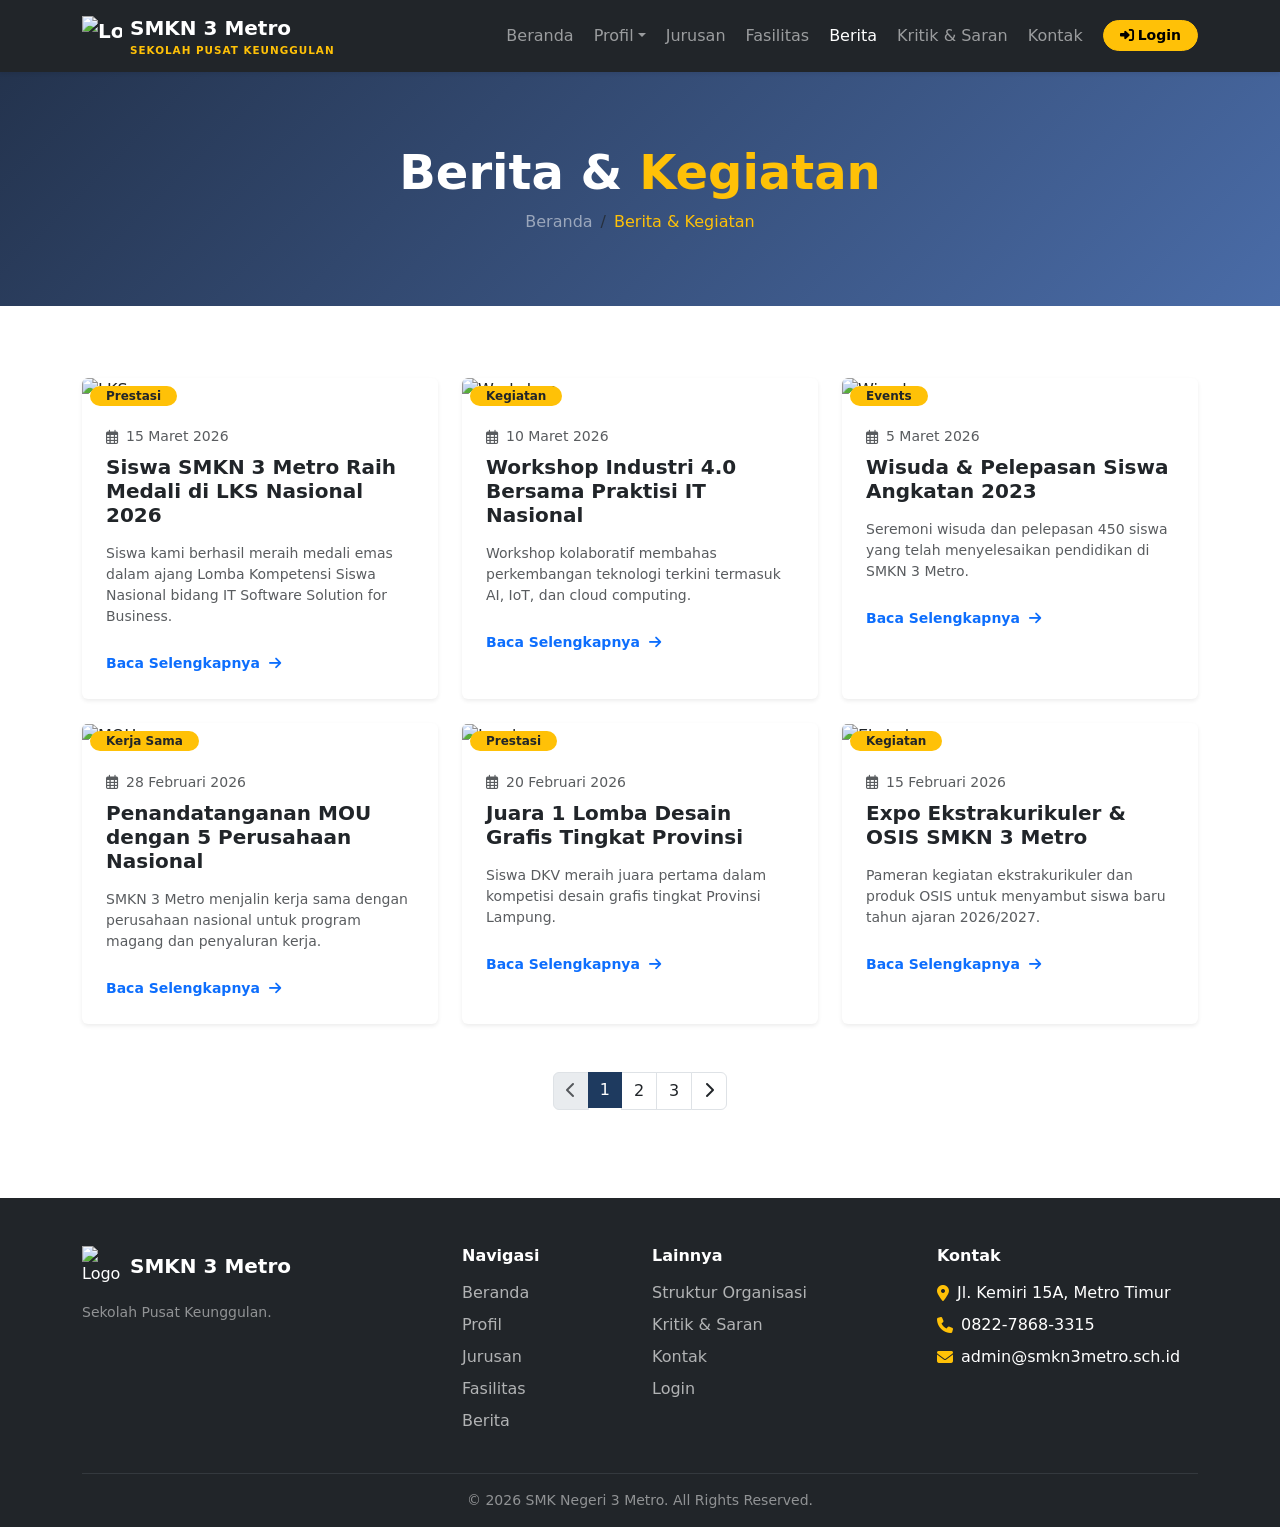
==== berita.html @ 45d21581 "first commit" ====
<!DOCTYPE html>
<html lang="id">
<head>
  <meta charset="UTF-8">
  <meta name="viewport" content="width=device-width, initial-scale=1.0">
  <meta name="description" content="Berita dan Kegiatan SMK Negeri 3 Metro.">
  <title>Berita &amp; Kegiatan - SMKN 3 Metro</title>
  <link rel="icon" href="https://www.smkn3metro.sch.id/storage/uploads/2025/05/6816545e702a7.webp" type="image/png">
  <link href="https://cdn.jsdelivr.net/npm/bootstrap@5.3.3/dist/css/bootstrap.min.css" rel="stylesheet">
  <link href="https://cdnjs.cloudflare.com/ajax/libs/font-awesome/6.5.1/css/all.min.css" rel="stylesheet">
  <link href="css/style.css" rel="stylesheet">
</head>
<body>
  <div id="preloader"><div class="loader"></div></div>

  <!-- NAVBAR -->
  <nav class="navbar navbar-expand-lg navbar-dark bg-dark fixed-top shadow-sm">
    <div class="container">
      <a class="navbar-brand d-flex align-items-center gap-2 fw-bold" href="index.html">
        <img src="https://www.smkn3metro.sch.id/storage/uploads/2025/05/6816545e702a7.webp" alt="Logo">
        <div><span class="d-block fw-bold">SMKN 3 Metro</span><small class="d-block text-warning" style="font-size:0.65rem;letter-spacing:1px;">SEKOLAH PUSAT KEUNGGULAN</small></div>
      </a>
      <button class="navbar-toggler" type="button" data-bs-toggle="collapse" data-bs-target="#navbarNav"><span class="navbar-toggler-icon"></span></button>
      <div class="collapse navbar-collapse justify-content-end" id="navbarNav">
        <ul class="navbar-nav align-items-lg-center gap-1">
          <li class="nav-item"><a class="nav-link" href="index.html">Beranda</a></li>
          <li class="nav-item dropdown"><a class="nav-link dropdown-toggle" href="#" data-bs-toggle="dropdown">Profil</a><ul class="dropdown-menu dropdown-menu-dark"><li><a class="dropdown-item" href="profil.html"><i class="fas fa-school me-2"></i>Profil Sekolah</a></li><li><a class="dropdown-item" href="struktur.html"><i class="fas fa-sitemap me-2"></i>Struktur Organisasi</a></li></ul></li>
          <li class="nav-item"><a class="nav-link" href="jurusan.html">Jurusan</a></li>
          <li class="nav-item"><a class="nav-link" href="fasilitas.html">Fasilitas</a></li>
          <li class="nav-item"><a class="nav-link active" href="berita.html">Berita</a></li>
          <li class="nav-item"><a class="nav-link" href="kritik-saran.html">Kritik &amp; Saran</a></li>
          <li class="nav-item"><a class="nav-link" href="kontak.html">Kontak</a></li>
          <li class="nav-item ms-lg-2"><a class="btn btn-warning btn-sm fw-bold rounded-pill px-3" href="login.html"><i class="fas fa-sign-in-alt me-1"></i>Login</a></li>
        </ul>
      </div>
    </div>
  </nav>

  <!-- PAGE HEADER -->
  <section class="text-white text-center py-5 page-header-bg" style="padding-top:120px!important;background:linear-gradient(135deg,rgba(15,31,58,0.92),rgba(42,82,152,0.85)),url('https://images.unsplash.com/photo-1562774053-701939374585?w=1920&q=80') center/cover no-repeat;">
    <div class="container py-4">
      <h1 class="fw-bold display-5">Berita &amp; <span class="text-warning">Kegiatan</span></h1>
      <nav><ol class="breadcrumb justify-content-center mb-0"><li class="breadcrumb-item"><a href="index.html" class="text-white-50 text-decoration-none">Beranda</a></li><li class="breadcrumb-item text-warning">Berita &amp; Kegiatan</li></ol></nav>
    </div>
  </section>

  <!-- NEWS LIST -->
  <section class="py-5">
    <div class="container py-4">
      <div class="row g-4">
        <!-- News 1 -->
        <div class="col-lg-4 col-md-6">
          <div class="card h-100 border-0 shadow-sm overflow-hidden">
            <div class="position-relative">
              <img src="https://images.unsplash.com/photo-1524178232363-1fb2b075b655?w=600&q=80" alt="LKS" class="card-img-top news-img">
              <span class="badge bg-warning text-dark position-absolute top-0 start-0 m-2 rounded-pill px-3">Prestasi</span>
            </div>
            <div class="card-body p-4">
              <small class="text-muted d-flex align-items-center mb-2"><i class="far fa-calendar-alt me-2"></i> 15 Maret 2026</small>
              <h6 class="fw-bold fs-5 mb-3">Siswa SMKN 3 Metro Raih Medali di LKS Nasional 2026</h6>
              <p class="text-muted small mb-4">Siswa kami berhasil meraih medali emas dalam ajang Lomba Kompetensi Siswa Nasional bidang IT Software Solution for Business.</p>
              <a href="#" class="text-primary fw-semibold small text-decoration-none">Baca Selengkapnya <i class="fas fa-arrow-right ms-1"></i></a>
            </div>
          </div>
        </div>

        <!-- News 2 -->
        <div class="col-lg-4 col-md-6">
          <div class="card h-100 border-0 shadow-sm overflow-hidden">
            <div class="position-relative">
              <img src="https://images.unsplash.com/photo-1577896851231-70ef18881754?w=600&q=80" alt="Workshop" class="card-img-top news-img">
              <span class="badge bg-warning text-dark position-absolute top-0 start-0 m-2 rounded-pill px-3">Kegiatan</span>
            </div>
            <div class="card-body p-4">
              <small class="text-muted d-flex align-items-center mb-2"><i class="far fa-calendar-alt me-2"></i> 10 Maret 2026</small>
              <h6 class="fw-bold fs-5 mb-3">Workshop Industri 4.0 Bersama Praktisi IT Nasional</h6>
              <p class="text-muted small mb-4">Workshop kolaboratif membahas perkembangan teknologi terkini termasuk AI, IoT, dan cloud computing.</p>
              <a href="#" class="text-primary fw-semibold small text-decoration-none">Baca Selengkapnya <i class="fas fa-arrow-right ms-1"></i></a>
            </div>
          </div>
        </div>

        <!-- News 3 -->
        <div class="col-lg-4 col-md-6">
          <div class="card h-100 border-0 shadow-sm overflow-hidden">
            <div class="position-relative">
              <img src="https://images.unsplash.com/photo-1523050854058-8df90110c8f1?w=600&q=80" alt="Wisuda" class="card-img-top news-img">
              <span class="badge bg-warning text-dark position-absolute top-0 start-0 m-2 rounded-pill px-3">Events</span>
            </div>
            <div class="card-body p-4">
              <small class="text-muted d-flex align-items-center mb-2"><i class="far fa-calendar-alt me-2"></i> 5 Maret 2026</small>
              <h6 class="fw-bold fs-5 mb-3">Wisuda &amp; Pelepasan Siswa Angkatan 2023</h6>
              <p class="text-muted small mb-4">Seremoni wisuda dan pelepasan 450 siswa yang telah menyelesaikan pendidikan di SMKN 3 Metro.</p>
              <a href="#" class="text-primary fw-semibold small text-decoration-none">Baca Selengkapnya <i class="fas fa-arrow-right ms-1"></i></a>
            </div>
          </div>
        </div>

        <!-- News 4 -->
        <div class="col-lg-4 col-md-6">
          <div class="card h-100 border-0 shadow-sm overflow-hidden">
            <div class="position-relative">
              <img src="https://images.unsplash.com/photo-1509062522246-3755977927d7?w=600&q=80" alt="MOU" class="card-img-top news-img">
              <span class="badge bg-warning text-dark position-absolute top-0 start-0 m-2 rounded-pill px-3">Kerja Sama</span>
            </div>
            <div class="card-body p-4">
              <small class="text-muted d-flex align-items-center mb-2"><i class="far fa-calendar-alt me-2"></i> 28 Februari 2026</small>
              <h6 class="fw-bold fs-5 mb-3">Penandatanganan MOU dengan 5 Perusahaan Nasional</h6>
              <p class="text-muted small mb-4">SMKN 3 Metro menjalin kerja sama dengan perusahaan nasional untuk program magang dan penyaluran kerja.</p>
              <a href="#" class="text-primary fw-semibold small text-decoration-none">Baca Selengkapnya <i class="fas fa-arrow-right ms-1"></i></a>
            </div>
          </div>
        </div>

        <!-- News 5 -->
        <div class="col-lg-4 col-md-6">
          <div class="card h-100 border-0 shadow-sm overflow-hidden">
            <div class="position-relative">
              <img src="https://images.unsplash.com/photo-1544717305-2782549b5136?w=600&q=80" alt="Lomba" class="card-img-top news-img">
              <span class="badge bg-warning text-dark position-absolute top-0 start-0 m-2 rounded-pill px-3">Prestasi</span>
            </div>
            <div class="card-body p-4">
              <small class="text-muted d-flex align-items-center mb-2"><i class="far fa-calendar-alt me-2"></i> 20 Februari 2026</small>
              <h6 class="fw-bold fs-5 mb-3">Juara 1 Lomba Desain Grafis Tingkat Provinsi</h6>
              <p class="text-muted small mb-4">Siswa DKV meraih juara pertama dalam kompetisi desain grafis tingkat Provinsi Lampung.</p>
              <a href="#" class="text-primary fw-semibold small text-decoration-none">Baca Selengkapnya <i class="fas fa-arrow-right ms-1"></i></a>
            </div>
          </div>
        </div>

        <!-- News 6 -->
        <div class="col-lg-4 col-md-6">
          <div class="card h-100 border-0 shadow-sm overflow-hidden">
            <div class="position-relative">
              <img src="https://images.unsplash.com/photo-1427504494785-3a9ca7044f45?w=600&q=80" alt="Ekskul" class="card-img-top news-img">
              <span class="badge bg-warning text-dark position-absolute top-0 start-0 m-2 rounded-pill px-3">Kegiatan</span>
            </div>
            <div class="card-body p-4">
              <small class="text-muted d-flex align-items-center mb-2"><i class="far fa-calendar-alt me-2"></i> 15 Februari 2026</small>
              <h6 class="fw-bold fs-5 mb-3">Expo Ekstrakurikuler &amp; OSIS SMKN 3 Metro</h6>
              <p class="text-muted small mb-4">Pameran kegiatan ekstrakurikuler dan produk OSIS untuk menyambut siswa baru tahun ajaran 2026/2027.</p>
              <a href="#" class="text-primary fw-semibold small text-decoration-none">Baca Selengkapnya <i class="fas fa-arrow-right ms-1"></i></a>
            </div>
          </div>
        </div>
      </div>

      <!-- Pagination -->
      <nav class="mt-5">
        <ul class="pagination justify-content-center">
          <li class="page-item disabled"><a class="page-link text-muted" href="#"><i class="fas fa-chevron-left"></i></a></li>
          <li class="page-item active"><a class="page-link text-white border-0" href="#" style="background-color: #1e3a5f;">1</a></li>
          <li class="page-item"><a class="page-link text-dark" href="#">2</a></li>
          <li class="page-item"><a class="page-link text-dark" href="#">3</a></li>
          <li class="page-item"><a class="page-link text-dark" href="#"><i class="fas fa-chevron-right"></i></a></li>
        </ul>
      </nav>
    </div>
  </section>

  <!-- FOOTER -->
  <footer class="bg-dark text-white pt-5 pb-3">
    <div class="container">
      <div class="row g-4">
        <div class="col-lg-4 col-md-6"><div class="d-flex align-items-center gap-2 mb-3"><img src="https://www.smkn3metro.sch.id/storage/uploads/2025/05/6816545e702a7.webp" alt="Logo" width="40" height="40"><span class="fw-bold fs-5">SMKN 3 Metro</span></div><p class="text-white-50 small">Sekolah Pusat Keunggulan.</p></div>
        <div class="col-lg-2 col-md-6"><h6 class="fw-bold mb-3">Navigasi</h6><ul class="footer-links"><li><a href="index.html">Beranda</a></li><li><a href="profil.html">Profil</a></li><li><a href="jurusan.html">Jurusan</a></li><li><a href="fasilitas.html">Fasilitas</a></li><li><a href="berita.html">Berita</a></li></ul></div>
        <div class="col-lg-3 col-md-6"><h6 class="fw-bold mb-3">Lainnya</h6><ul class="footer-links"><li><a href="struktur.html">Struktur Organisasi</a></li><li><a href="kritik-saran.html">Kritik &amp; Saran</a></li><li><a href="kontak.html">Kontak</a></li><li><a href="login.html">Login</a></li></ul></div>
        <div class="col-lg-3 col-md-6"><h6 class="fw-bold mb-3">Kontak</h6><ul class="footer-links"><li class="d-flex gap-2"><i class="fas fa-map-marker-alt text-warning mt-1"></i> Jl. Kemiri 15A, Metro Timur</li><li class="d-flex gap-2"><i class="fas fa-phone text-warning mt-1"></i> 0822-7868-3315</li><li class="d-flex gap-2"><i class="fas fa-envelope text-warning mt-1"></i> admin@smkn3metro.sch.id</li></ul></div>
      </div>
      <hr class="border-secondary mt-4"><p class="text-center text-white-50 small mb-0">&copy; 2026 SMK Negeri 3 Metro. All Rights Reserved.</p>
    </div>
  </footer>

  <button class="btn btn-warning rounded-circle position-fixed d-none shadow" id="backToTop" style="bottom:24px;right:24px;width:44px;height:44px;z-index:1000;"><i class="fas fa-arrow-up"></i></button>

  <script src="https://cdn.jsdelivr.net/npm/bootstrap@5.3.3/dist/js/bootstrap.bundle.min.js"></script>
  <script src="js/main.js"></script>
</body>
</html>
---- css/style.css ----
/* ===== MINIMAL CUSTOM CSS - SMKN 3 Metro Simplified ===== */

/* Preloader */
#preloader {
  position: fixed;
  top: 0;
  left: 0;
  width: 100%;
  height: 100%;
  background: #0f1f3a;
  display: flex;
  align-items: center;
  justify-content: center;
  z-index: 99999;
  transition: opacity 0.5s ease, visibility 0.5s ease;
}
#preloader.hidden {
  opacity: 0;
  visibility: hidden;
}
.loader {
  width: 48px;
  height: 48px;
  border: 4px solid rgba(255,255,255,0.15);
  border-top-color: #f59e0b;
  border-radius: 50%;
  animation: spin 0.8s linear infinite;
}
@keyframes spin {
  to { transform: rotate(360deg); }
}

/* Navbar brand logo size */
.navbar .navbar-brand img {
  height: 40px;
  width: 40px;
}

/* Hero background image */
.hero-bg {
  background: url('https://images.unsplash.com/photo-1562774053-701939374585?w=1920&q=80') center/cover no-repeat;
}

/* Page header background */
.page-header-bg {
  background: url('https://images.unsplash.com/photo-1562774053-701939374585?w=1920&q=80') center/cover no-repeat;
}

/* Footer link list unstyled */
.footer-links {
  list-style: none;
  padding-left: 0;
}
.footer-links li {
  margin-bottom: 8px;
}
.footer-links a {
  color: rgba(255,255,255,0.65);
  text-decoration: none;
}
.footer-links a:hover {
  color: #fbbf24;
}

/* Org chart avatar */
.org-avatar {
  width: 80px;
  height: 80px;
  object-fit: cover;
}

/* Gallery item images */
.gallery-img {
  width: 100%;
  height: 250px;
  object-fit: cover;
}

/* Facility image */
.facility-img {
  width: 100%;
  height: 280px;
  object-fit: cover;
}
.facility-img-lg {
  width: 100%;
  height: 350px;
  object-fit: cover;
}

/* News card image */
.news-img {
  width: 100%;
  height: 200px;
  object-fit: cover;
}

/* Headmaster photo */
.headmaster-img {
  width: 100%;
  height: 350px;
  object-fit: cover;
}

/* Login section min height */
.login-section {
  min-height: 100vh;
}
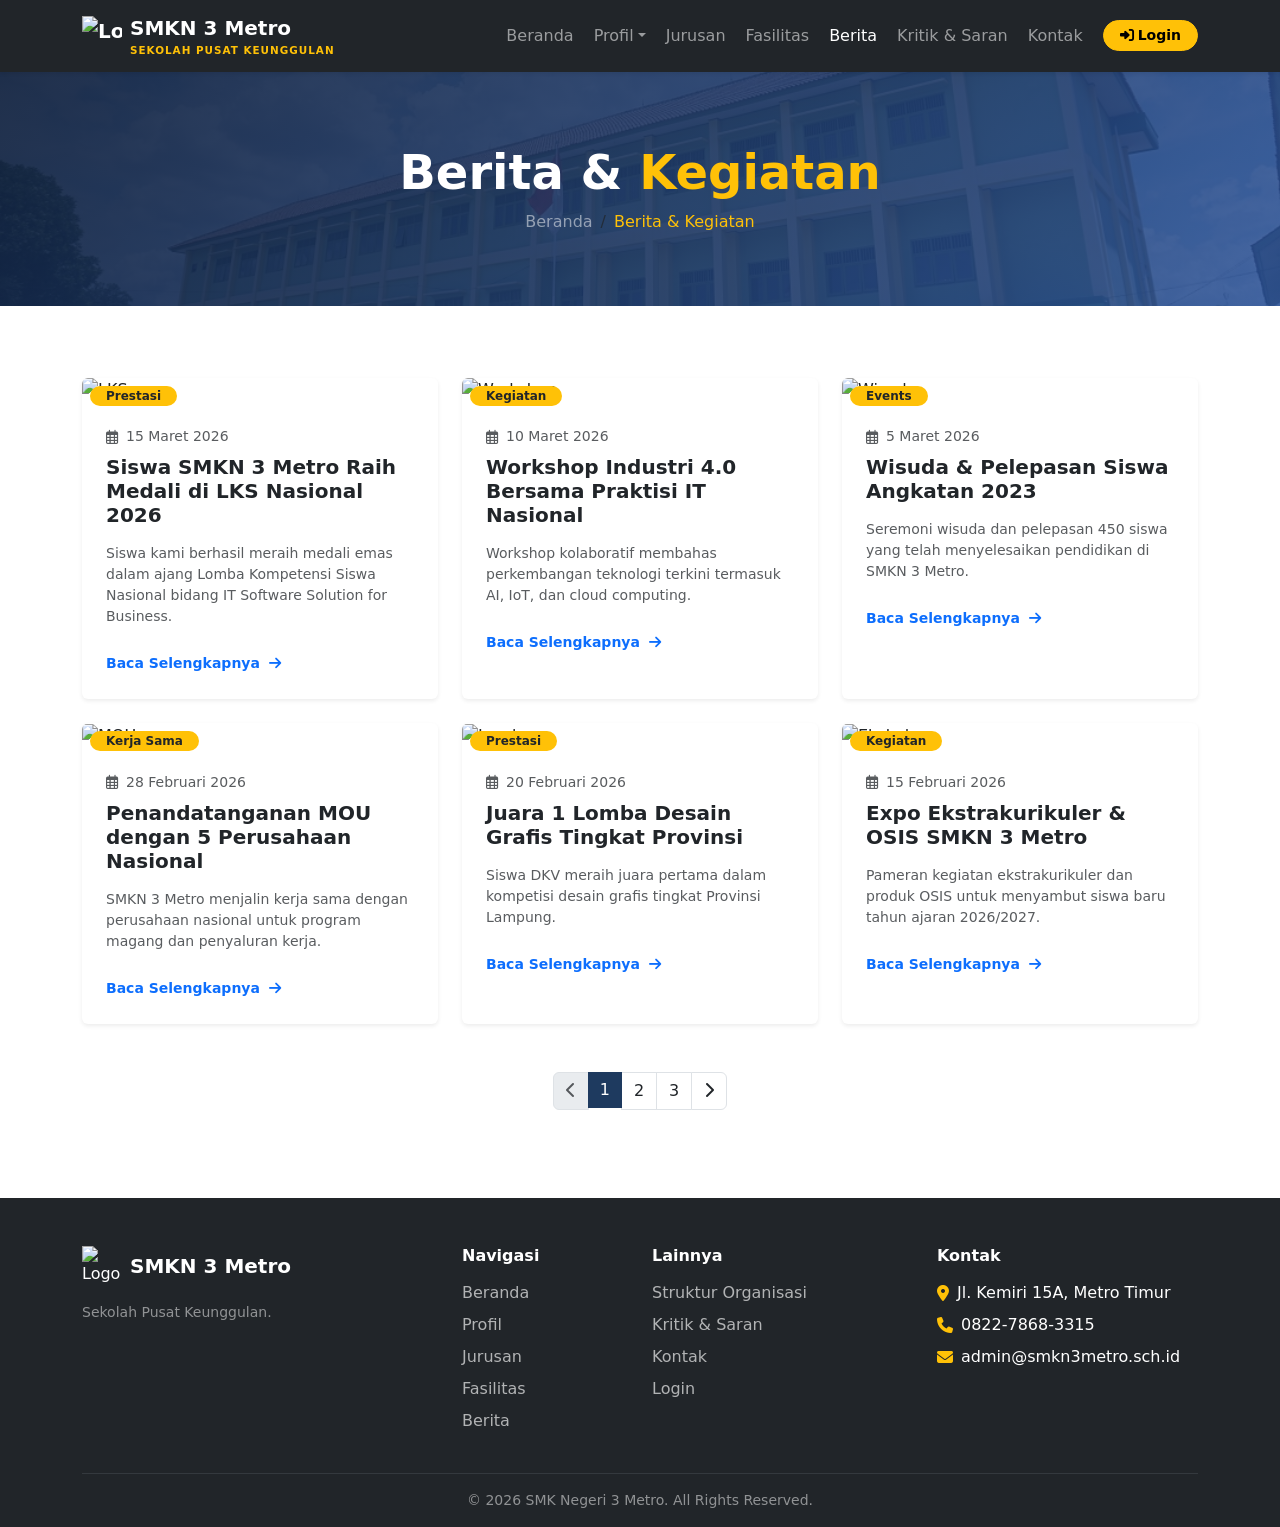
==== commit 5b0e6574: "second commit" ====
--- a/berita.html
+++ b/berita.html
@@ -37,7 +37,7 @@
   </nav>
 
   <!-- PAGE HEADER -->
-  <section class="text-white text-center py-5 page-header-bg" style="padding-top:120px!important;background:linear-gradient(135deg,rgba(15,31,58,0.92),rgba(42,82,152,0.85)),url('https://images.unsplash.com/photo-1562774053-701939374585?w=1920&q=80') center/cover no-repeat;">
+  <section class="text-white text-center py-5 page-header-bg" style="padding-top:120px!important;background:linear-gradient(135deg,rgba(15,31,58,0.92),rgba(42,82,152,0.85)),url('img/hero.png') center/cover no-repeat;">
     <div class="container py-4">
       <h1 class="fw-bold display-5">Berita &amp; <span class="text-warning">Kegiatan</span></h1>
       <nav><ol class="breadcrumb justify-content-center mb-0"><li class="breadcrumb-item"><a href="index.html" class="text-white-50 text-decoration-none">Beranda</a></li><li class="breadcrumb-item text-warning">Berita &amp; Kegiatan</li></ol></nav>
